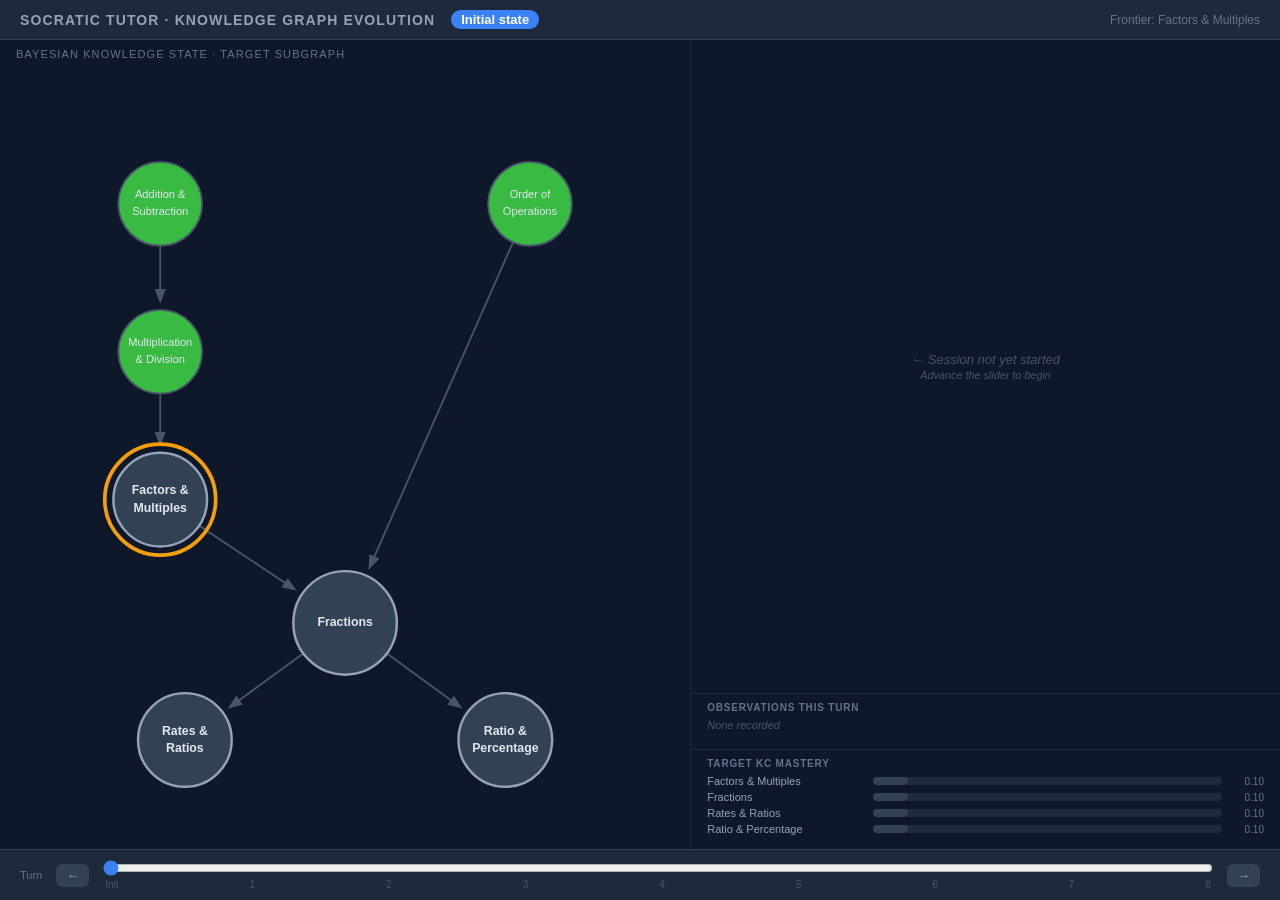
==== visualize.html @ 8c418893 "Initial commit: Socratic tutor evaluation framework Implements a process-based evaluation harness fo" ====
<!DOCTYPE html>
<html lang="en">
<head>
<meta charset="UTF-8">
<title>Knowledge Graph — Socratic Tutor Session</title>
<style>
  * { box-sizing: border-box; margin: 0; padding: 0; }
  body { font-family: -apple-system, BlinkMacSystemFont, "Segoe UI", sans-serif;
         background: #0f172a; color: #e2e8f0; height: 100vh;
         display: flex; flex-direction: column; overflow: hidden; }

  /* ── header ── */
  header { padding: 10px 20px; background: #1e293b; border-bottom: 1px solid #334155;
           display: flex; align-items: center; gap: 16px; flex-shrink: 0; }
  header h1 { font-size: 14px; font-weight: 600; color: #94a3b8; text-transform: uppercase;
              letter-spacing: .08em; }
  .turn-badge { background: #3b82f6; color: #fff; font-size: 13px; font-weight: 700;
                padding: 2px 10px; border-radius: 99px; }

  /* ── main layout ── */
  .main { display: flex; flex: 1; overflow: hidden; }

  /* ── graph panel ── */
  .graph-wrap { flex: 0 0 54%; display: flex; flex-direction: column;
                border-right: 1px solid #1e293b; }
  .graph-title { font-size: 11px; color: #64748b; text-transform: uppercase;
                 letter-spacing: .1em; padding: 8px 16px 4px; flex-shrink: 0; }
  svg#kg { flex: 1; width: 100%; }

  /* ── side panel ── */
  .side { flex: 1; display: flex; flex-direction: column; overflow: hidden; }

  .dialogue { flex: 1; overflow-y: auto; padding: 12px 16px; display: flex;
              flex-direction: column; gap: 10px; }
  .bubble { border-radius: 8px; padding: 10px 13px; font-size: 13px; line-height: 1.55;
            max-width: 100%; }
  .bubble.tutor  { background: #1e3a5f; border-left: 3px solid #3b82f6; color: #bfdbfe; }
  .bubble.student{ background: #1e293b; border-left: 3px solid #475569; color: #cbd5e1; }
  .bubble-label  { font-size: 10px; font-weight: 700; letter-spacing: .08em;
                   text-transform: uppercase; color: #64748b; margin-bottom: 4px; }
  .empty-state   { color: #475569; font-size: 13px; font-style: italic;
                   margin: auto; text-align: center; padding: 20px; }

  /* ── observations ── */
  .obs-section { padding: 8px 16px; border-top: 1px solid #1e293b; flex-shrink: 0; }
  .obs-title { font-size: 10px; font-weight: 700; color: #64748b; text-transform: uppercase;
               letter-spacing: .08em; margin-bottom: 6px; }
  .obs-list { display: flex; flex-wrap: wrap; gap: 5px; min-height: 22px; }
  .obs-chip { font-size: 11px; padding: 2px 8px; border-radius: 99px; font-weight: 600;
              display: flex; align-items: center; gap: 4px; }

  /* ── mastery bars ── */
  .mastery-section { padding: 8px 16px 10px; border-top: 1px solid #1e293b;
                     flex-shrink: 0; background: #0f172a; }
  .mastery-title { font-size: 10px; font-weight: 700; color: #64748b;
                   text-transform: uppercase; letter-spacing: .08em; margin-bottom: 6px; }
  .bar-row { display: flex; align-items: center; gap: 6px; margin-bottom: 4px; }
  .bar-label { font-size: 11px; color: #94a3b8; width: 160px; flex-shrink: 0;
               white-space: nowrap; overflow: hidden; text-overflow: ellipsis; }
  .bar-track { flex: 1; background: #1e293b; border-radius: 99px; height: 8px;
               overflow: hidden; }
  .bar-fill { height: 100%; border-radius: 99px; transition: width .5s ease, background .5s ease; }
  .bar-val { font-size: 10px; color: #64748b; width: 36px; text-align: right; flex-shrink: 0; }

  /* ── timeline ── */
  .timeline { background: #1e293b; border-top: 1px solid #334155; padding: 10px 20px;
              display: flex; align-items: center; gap: 14px; flex-shrink: 0; }
  .tl-label { font-size: 11px; color: #64748b; white-space: nowrap; }
  input[type=range] { flex: 1; accent-color: #3b82f6; cursor: pointer; }
  .tl-btn { background: #334155; border: none; color: #94a3b8; border-radius: 6px;
            padding: 4px 10px; cursor: pointer; font-size: 13px; }
  .tl-btn:hover { background: #475569; color: #e2e8f0; }
  .tl-ticks { display: flex; justify-content: space-between; font-size: 10px;
              color: #475569; padding: 0 2px; flex: 1; pointer-events: none; }

  /* ── SVG node animations ── */
  @keyframes pulse { 0%,100%{stroke-opacity:.9;stroke-width:3} 50%{stroke-opacity:.4;stroke-width:5} }
  .frontier-ring { animation: pulse 1.6s ease-in-out infinite; }
</style>
</head>
<body>

<header>
  <h1>Socratic Tutor · Knowledge Graph Evolution</h1>
  <span class="turn-badge" id="hdr-turn">Initial state</span>
  <span style="margin-left:auto;font-size:12px;color:#64748b;" id="hdr-frontier"></span>
</header>

<div class="main">

  <!-- ── Graph ── -->
  <div class="graph-wrap">
    <div class="graph-title">Bayesian knowledge state · target subgraph</div>
    <svg id="kg" viewBox="0 0 560 560" preserveAspectRatio="xMidYMid meet"></svg>
  </div>

  <!-- ── Side panel ── -->
  <div class="side">
    <div class="dialogue" id="dialogue">
      <div class="empty-state">← Move the slider to step through the session</div>
    </div>

    <div class="obs-section">
      <div class="obs-title">Observations this turn</div>
      <div class="obs-list" id="obs-list"></div>
    </div>

    <div class="mastery-section">
      <div class="mastery-title">Target KC mastery</div>
      <div id="bars"></div>
    </div>
  </div>
</div>

<!-- ── Timeline ── -->
<div class="timeline">
  <span class="tl-label">Turn</span>
  <button class="tl-btn" id="btn-prev">&#8592;</button>
  <div style="flex:1;display:flex;flex-direction:column;gap:3px;">
    <input type="range" id="slider" min="0" max="8" value="0" step="1">
    <div class="tl-ticks" id="tl-ticks"></div>
  </div>
  <button class="tl-btn" id="btn-next">&#8594;</button>
</div>

<script>
// ─────────────────────────────────────────────────────────────────────────────
// DATA
// ─────────────────────────────────────────────────────────────────────────────

const TARGET_KCS = ['factors-multiples','fractions','rates-and-ratios','ratio-percentage'];
const ALL_DISPLAY = [
  'addition-subtraction','order-of-operations','multiplication-division',
  'factors-multiples','fractions','rates-and-ratios','ratio-percentage'
];

const KC_LABELS = {
  'addition-subtraction':    'Addition &\nSubtraction',
  'order-of-operations':     'Order of\nOperations',
  'multiplication-division': 'Multiplication\n& Division',
  'factors-multiples':       'Factors &\nMultiples',
  'fractions':               'Fractions',
  'rates-and-ratios':        'Rates &\nRatios',
  'ratio-percentage':        'Ratio &\nPercentage',
};

// Graph topology (x, y positions in the 560×560 viewBox)
const NODES = {
  'addition-subtraction':    { x: 130, y: 75,  r: 34, prereq: true  },
  'order-of-operations':     { x: 430, y: 75,  r: 34, prereq: true  },
  'multiplication-division': { x: 130, y: 195, r: 34, prereq: true  },
  'factors-multiples':       { x: 130, y: 315, r: 38, prereq: false },
  'fractions':               { x: 280, y: 415, r: 42, prereq: false },
  'rates-and-ratios':        { x: 150, y: 510, r: 38, prereq: false },
  'ratio-percentage':        { x: 410, y: 510, r: 38, prereq: false },
};

const EDGES = [
  ['addition-subtraction',    'multiplication-division'],
  ['multiplication-division', 'factors-multiples'],
  ['factors-multiples',       'fractions'],
  ['order-of-operations',     'fractions'],
  ['fractions',               'rates-and-ratios'],
  ['fractions',               'ratio-percentage'],
];

// Turn-by-turn data extracted from the run log
const TURNS = [
  {
    turn: 0, label: 'Initial',
    bkt: {
      'addition-subtraction': 0.9, 'order-of-operations': 0.9, 'multiplication-division': 0.9,
      'factors-multiples': 0.10, 'fractions': 0.10, 'rates-and-ratios': 0.10, 'ratio-percentage': 0.10
    },
    frontier: ['factors-multiples'],
    student: null, tutor: null, observations: []
  },
  {
    turn: 1, label: 'Turn 1',
    bkt: {
      'addition-subtraction': 0.878, 'order-of-operations': 0.878, 'multiplication-division': 0.878,
      'factors-multiples': 0.113, 'fractions': 0.296, 'rates-and-ratios': 0.109, 'ratio-percentage': 0.109
    },
    frontier: ['factors-multiples'],
    student: "I haven't really studied factors and fractions yet, so I'm pretty much starting from scratch here! I mean, I've heard the word \"factor\" before — like, people talk about something being \"a major factor.\" So I'm guessing a factor is like... something that contributes to something else? I think a fraction is like a part of something?",
    tutor: "Good — that everyday sense of \"factor\" is actually a useful starting point. You mentioned a factor is \"something that goes into making something.\" In math, we use a very specific version of that idea. Let's start with a concrete number: what multiplications can you think of that give you the answer 12?",
    observations: [
      { kc: 'factors-multiples', cls: 'misconception',      quote: '"something that contributes to something else"' },
      { kc: 'fractions',         cls: 'weak_articulation',  quote: '"a part of something"' },
      { kc: 'multiplication-division', cls: 'weak_articulation', quote: '"comfortable with multiplication, division"' },
    ]
  },
  {
    turn: 2, label: 'Turn 2',
    bkt: {
      'addition-subtraction': 0.879, 'order-of-operations': 0.879, 'multiplication-division': 0.966,
      'factors-multiples': 0.316, 'fractions': 0.303, 'rates-and-ratios': 0.118, 'ratio-percentage': 0.118
    },
    frontier: ['factors-multiples'],
    student: "Good question! Let me think through this... So I need to find multiplications that equal 12. Well: 1×12=12, 2×6=12, 3×4=12. And I guess you could also flip them around. So the distinct pairs are: 1 and 12, 2 and 6, and 3 and 4. Are these the factors?",
    tutor: "You noticed something important — the pairs are the same just flipped. So let's pull out the individual numbers from those pairs. What is the complete list of individual numbers you'd extract from those three pairs?",
    observations: [
      { kc: 'factors-multiples',       cls: 'weak_articulation',   quote: '"Are these the factors?"' },
      { kc: 'multiplication-division', cls: 'strong_articulation', quote: '1×12=12, 2×6=12, 3×4=12 — all correct' },
    ]
  },
  {
    turn: 3, label: 'Turn 3',
    bkt: {
      'addition-subtraction': 0.880, 'order-of-operations': 0.880, 'multiplication-division': 0.967,
      'factors-multiples': 0.535, 'fractions': 0.310, 'rates-and-ratios': 0.127, 'ratio-percentage': 0.127
    },
    frontier: ['factors-multiples'],
    student: "Okay, so if I pull out all the individual numbers from those pairs: From (1,12): 1 and 12. From (2,6): 2 and 6. From (3,4): 3 and 4. So the complete list would be: 1, 2, 3, 4, 6, and 12. And every single one is a number that, when multiplied by another on the list, gives 12. Are these the factors?",
    tutor: "You've got the list. Now try this: what happens when you divide 12 by any of those numbers?",
    observations: [
      { kc: 'factors-multiples', cls: 'weak_articulation', quote: '"every one multiplied by another gives 12"' },
    ]
  },
  {
    turn: 4, label: 'Turn 4',
    bkt: {
      'addition-subtraction': 0.881, 'order-of-operations': 0.881, 'multiplication-division': 0.992,
      'factors-multiples': 0.674, 'fractions': 0.317, 'rates-and-ratios': 0.136, 'ratio-percentage': 0.136
    },
    frontier: ['factors-multiples'],
    student: "Okay, let me try dividing 12 by each of those numbers: 12÷1=12, 12÷2=6, 12÷3=4, 12÷4=3, 12÷6=2, 12÷12=1. Oh wow, that's interesting! Every single division comes out to a whole number with no remainder. Is that what makes them factors? Like, factors are the numbers that divide evenly into another number?",
    tutor: "You've arrived somewhere interesting — hold onto that idea. Now here's a question: how would you know if you had missed a factor? Could you have left one out without realizing it?",
    observations: [
      { kc: 'factors-multiples',       cls: 'weak_articulation',   quote: '"factors divide evenly, no remainder?"' },
      { kc: 'multiplication-division', cls: 'strong_articulation', quote: 'All 6 divisions computed correctly' },
    ]
  },
  {
    turn: 5, label: 'Turn 5',
    bkt: {
      'addition-subtraction': 0.882, 'order-of-operations': 0.882, 'multiplication-division': 0.998,
      'factors-multiples': 0.893, 'fractions': 0.324, 'rates-and-ratios': 0.144, 'ratio-percentage': 0.144
    },
    frontier: ['fractions'],
    student: "That's a really good question — it makes me think I should check more carefully. So I found 1, 2, 3, 4, 6, and 12. But what about numbers I didn't test? Like 5, or 7? Let me check: 12÷5=2.4 (decimal), 12÷7 doesn't work neatly either. And any number bigger than 12 would give something less than 1. So I think I actually did find them all.",
    tutor: "You just described checking every number from 1 to 12 as one verification strategy. But you also noticed something earlier that gives you a shortcut — you said the pairs are \"the same ones, just flipped.\" What does that tell you about how far you really need to check?",
    observations: [
      { kc: 'factors-multiples',       cls: 'strong_articulation', quote: 'Systematic verification + boundary reasoning' },
      { kc: 'multiplication-division', cls: 'strong_articulation', quote: '12÷5=2.4, correctly identified as non-factor' },
    ]
  },
  {
    turn: 6, label: 'Turn 6',
    bkt: {
      'addition-subtraction': 0.884, 'order-of-operations': 0.884, 'multiplication-division': 0.996,
      'factors-multiples': 0.971, 'fractions': 0.331, 'rates-and-ratios': 0.153, 'ratio-percentage': 0.153
    },
    frontier: ['fractions'],
    student: "Ohh, that's a really clever observation! So looking at my pairs: 1×12 (1 much smaller than 12), 2×6, 3×4 (almost equal). When I check 4, I'd just get the pair 4×3 again — backwards. So I should stop checking once one factor is ≥ the other. I really only needed to check up to about √12!",
    tutor: "You've nailed the logic there — check that for yourself with a different number when you get a chance. Let's pivot. You started by saying a fraction is \"a part of something.\" You've been working with 12 equal pieces. If you have 3 of those pieces, how would you write that mathematically?",
    observations: [
      { kc: 'factors-multiples', cls: 'strong_articulation', quote: 'Discovered √n bound for factor checking' },
    ]
  },
  {
    turn: 7, label: 'Turn 7',
    bkt: {
      'addition-subtraction': 0.885, 'order-of-operations': 0.885, 'multiplication-division': 0.993,
      'factors-multiples': 0.971, 'fractions': 0.676, 'rates-and-ratios': 0.161, 'ratio-percentage': 0.161
    },
    frontier: ['fractions'],
    student: "Hmm, okay, so I have 12 equal pieces total, and I'm taking 3 of them. So... 3 out of 12, right? That's what I have compared to the whole thing. I'm thinking about how to write that mathematically. I've seen notation like one number on top and one number on the bottom with a line between them. So would it be written as 3/12? Where the 3 is the pieces I have and the 12 is the total? And would I call that a fraction?",
    tutor: "You've written it down — 3 on top, 12 on the bottom. Now look at those two numbers. Are they playing the same role in that fraction, or different roles?",
    observations: [
      { kc: 'fractions',               cls: 'strong_articulation', quote: '"3/12 — 3 pieces I have, 12 the total"' },
      { kc: 'multiplication-division', cls: 'weak_articulation',   quote: '"I know division well"' },
    ]
  },
  {
    turn: 8, label: 'Turn 8',
    bkt: {
      'addition-subtraction': 0.886, 'order-of-operations': 0.886, 'multiplication-division': 0.993,
      'factors-multiples': 0.972, 'fractions': 0.894, 'rates-and-ratios': 0.170, 'ratio-percentage': 0.170
    },
    frontier: ['ratio-percentage'],
    student: "Oh, definitely different roles! The 3 is the number of pieces I actually have — it's the part I'm talking about. But the 12 is the total number of pieces that make up the whole thing. So the 3 on top must be the part, and the 12 on the bottom must be the whole. And I guess that's why people write it this way — to show which number is which role. The top one shows what you have, the bottom one shows the total?",
    tutor: "Good — they're playing different roles. Now push on the 12 a little more. You said it represents \"the total pieces.\" But if I had the same whole divided into 6 pieces instead of 12 — would each piece be the same size?",
    observations: [
      { kc: 'fractions', cls: 'strong_articulation', quote: '"top = part, bottom = whole — that\'s why it\'s written this way"' },
    ]
  },
];

// ─────────────────────────────────────────────────────────────────────────────
// COLOUR HELPERS
// ─────────────────────────────────────────────────────────────────────────────

function masteryColor(p) {
  // 0.10 → cool gray; 0.5 → amber; 0.9+ → green
  if (p <= 0.15) return '#334155';      // dark slate (absent)
  const stops = [
    [0.15, [51,  65, 85]],    // slate
    [0.40, [146,109,  5]],    // dark amber
    [0.70, [101,163, 13]],    // lime
    [1.00, [ 34,197, 94]],    // emerald
  ];
  for (let i = 1; i < stops.length; i++) {
    const [t1, c1] = stops[i-1];
    const [t2, c2] = stops[i];
    if (p <= t2) {
      const t = (p - t1) / (t2 - t1);
      const r = Math.round(c1[0] + t*(c2[0]-c1[0]));
      const g = Math.round(c1[1] + t*(c2[1]-c1[1]));
      const b = Math.round(c1[2] + t*(c2[2]-c1[2]));
      return `rgb(${r},${g},${b})`;
    }
  }
  return 'rgb(34,197,94)';
}

const OBS_META = {
  strong_articulation: { label: 'Strong articulation',    bg: '#14532d', fg: '#86efac' },
  weak_articulation:   { label: 'Emerging understanding', bg: '#713f12', fg: '#fde68a' },
  guided_recognition:  { label: 'Guided recognition',     bg: '#7c2d12', fg: '#fdba74' },
  misconception:       { label: 'Misconception',          bg: '#7f1d1d', fg: '#fca5a5' },
  absent:              { label: 'Not engaged',            bg: '#1e293b', fg: '#94a3b8' },
  contradiction:       { label: 'Contradiction',          bg: '#581c87', fg: '#d8b4fe' },
};

// ─────────────────────────────────────────────────────────────────────────────
// SVG GRAPH
// ─────────────────────────────────────────────────────────────────────────────

const svg = document.getElementById('kg');
const NS  = 'http://www.w3.org/2000/svg';

function el(tag, attrs, children) {
  const e = document.createElementNS(NS, tag);
  for (const [k,v] of Object.entries(attrs||{})) e.setAttribute(k, v);
  for (const c of (children||[])) e.appendChild(c);
  return e;
}

// Arrow marker
const defs = el('defs');
const marker = el('marker', { id:'arrow', markerWidth:'8', markerHeight:'8',
  refX:'6', refY:'3', orient:'auto' });
marker.appendChild(el('path', { d:'M0,0 L0,6 L8,3 z', fill:'#475569' }));
defs.appendChild(marker);
svg.appendChild(defs);

// Edge layer
const edgeLayer = el('g', { id: 'edges' });
svg.appendChild(edgeLayer);

// Draw edges
for (const [from, to] of EDGES) {
  const n1 = NODES[from], n2 = NODES[to];
  const dx = n2.x - n1.x, dy = n2.y - n1.y;
  const dist = Math.hypot(dx, dy);
  const sx = n1.x + dx/dist*n1.r, sy = n1.y + dy/dist*n1.r;
  const ex = n2.x - dx/dist*(n2.r+8), ey = n2.y - dy/dist*(n2.r+8);
  edgeLayer.appendChild(el('line', {
    x1:sx, y1:sy, x2:ex, y2:ey,
    stroke:'#475569', 'stroke-width':'1.5',
    'marker-end':'url(#arrow)',
  }));
}

// Node layer
const nodeLayer = el('g', { id: 'nodes' });
svg.appendChild(nodeLayer);

const nodeEls = {};  // id → { circle, ring, text }

for (const [id, n] of Object.entries(NODES)) {
  const g = el('g', { transform: `translate(${n.x},${n.y})` });

  // Frontier pulse ring (hidden by default)
  const ring = el('circle', {
    r: n.r + 7, fill: 'none',
    stroke: '#f59e0b', 'stroke-width': '3',
    opacity: '0', class: 'frontier-ring',
  });

  // Main circle
  const circle = el('circle', {
    r: n.r, fill: '#1e293b',
    stroke: n.prereq ? '#475569' : '#64748b',
    'stroke-width': n.prereq ? '1.5' : '2',
    style: 'transition: fill .5s ease, stroke .5s ease',
  });

  // Label — split on \n
  const lines = (KC_LABELS[id]||id).split('\n');
  const textG = el('g');
  const dy = lines.length > 1 ? -7 : 0;
  lines.forEach((line, i) => {
    textG.appendChild(el('text', {
      x:'0', y: String(dy + i*14),
      'text-anchor':'middle', 'dominant-baseline':'middle',
      fill: '#e2e8f0',
      'font-size': n.prereq ? '9' : '10',
      'font-weight': n.prereq ? '400' : '600',
      'pointer-events': 'none',
    }, [document.createTextNode(line)]));
  });

  g.appendChild(ring);
  g.appendChild(circle);
  g.appendChild(textG);
  nodeLayer.appendChild(g);
  nodeEls[id] = { circle, ring };
}

// ─────────────────────────────────────────────────────────────────────────────
// MASTERY BARS
// ─────────────────────────────────────────────────────────────────────────────

const barsEl = document.getElementById('bars');
const barFills = {};

for (const kc of TARGET_KCS) {
  const label = (KC_LABELS[kc]||kc).replace('\n',' ');
  const row = document.createElement('div');
  row.className = 'bar-row';
  row.innerHTML = `
    <span class="bar-label">${label}</span>
    <div class="bar-track"><div class="bar-fill" id="bar-${kc}" style="width:0%;background:#334155"></div></div>
    <span class="bar-val" id="barval-${kc}">0.10</span>
  `;
  barsEl.appendChild(row);
  barFills[kc] = {
    fill: document.getElementById(`bar-${kc}`),
    val:  document.getElementById(`barval-${kc}`),
  };
}

// ─────────────────────────────────────────────────────────────────────────────
// RENDER
// ─────────────────────────────────────────────────────────────────────────────

function render(turnIdx) {
  const data = TURNS[turnIdx];

  // Header
  document.getElementById('hdr-turn').textContent =
    turnIdx === 0 ? 'Initial state' : `Turn ${data.turn} / 8`;
  document.getElementById('hdr-frontier').textContent =
    data.frontier.length
      ? 'Frontier: ' + data.frontier.map(k => (KC_LABELS[k]||k).replace('\n',' ')).join(', ')
      : '';

  // Node colours + frontier rings
  for (const [id, els] of Object.entries(nodeEls)) {
    const p = data.bkt[id] ?? 0.1;
    els.circle.style.fill   = masteryColor(p);
    els.circle.style.stroke = NODES[id].prereq ? '#475569' : '#94a3b8';
    const onFrontier = data.frontier.includes(id);
    els.ring.setAttribute('opacity', onFrontier ? '1' : '0');
  }

  // Mastery bars
  for (const kc of TARGET_KCS) {
    const p = data.bkt[kc] ?? 0.1;
    const pct = Math.round(p * 100);
    barFills[kc].fill.style.width      = pct + '%';
    barFills[kc].fill.style.background = masteryColor(p);
    barFills[kc].val.textContent       = p.toFixed(2);
  }

  // Dialogue
  const dlg = document.getElementById('dialogue');
  if (!data.tutor) {
    dlg.innerHTML = '<div class="empty-state">← Session not yet started<br><small>Advance the slider to begin</small></div>';
  } else {
    dlg.innerHTML = `
      <div class="bubble student">
        <div class="bubble-label">Student</div>
        ${escHtml(data.student)}
      </div>
      <div class="bubble tutor">
        <div class="bubble-label">Tutor</div>
        ${escHtml(data.tutor)}
      </div>
    `;
  }

  // Observations
  const obsList = document.getElementById('obs-list');
  obsList.innerHTML = '';
  if (!data.observations.length) {
    obsList.innerHTML = '<span style="font-size:11px;color:#475569;font-style:italic">None recorded</span>';
  } else {
    for (const obs of data.observations) {
      const meta = OBS_META[obs.cls] || OBS_META.absent;
      const chip = document.createElement('span');
      chip.className = 'obs-chip';
      chip.style.background = meta.bg;
      chip.style.color       = meta.fg;
      const kcLabel = (KC_LABELS[obs.kc]||obs.kc).replace('\n',' ');
      chip.title = obs.quote;
      chip.textContent = `${kcLabel} · ${meta.label}`;
      obsList.appendChild(chip);
    }
  }
}

function escHtml(s) {
  return (s||'').replace(/&/g,'&amp;').replace(/</g,'&lt;').replace(/>/g,'&gt;');
}

// ─────────────────────────────────────────────────────────────────────────────
// CONTROLS
// ─────────────────────────────────────────────────────────────────────────────

const slider = document.getElementById('slider');

// Build tick labels
const ticks = document.getElementById('tl-ticks');
for (let i = 0; i <= 8; i++) {
  const t = document.createElement('span');
  t.textContent = i === 0 ? 'Init' : i;
  ticks.appendChild(t);
}

slider.addEventListener('input', () => render(parseInt(slider.value)));

document.getElementById('btn-prev').addEventListener('click', () => {
  const v = Math.max(0, parseInt(slider.value) - 1);
  slider.value = v; render(v);
});
document.getElementById('btn-next').addEventListener('click', () => {
  const v = Math.min(8, parseInt(slider.value) + 1);
  slider.value = v; render(v);
});

// Initial render
render(0);
</script>
</body>
</html>
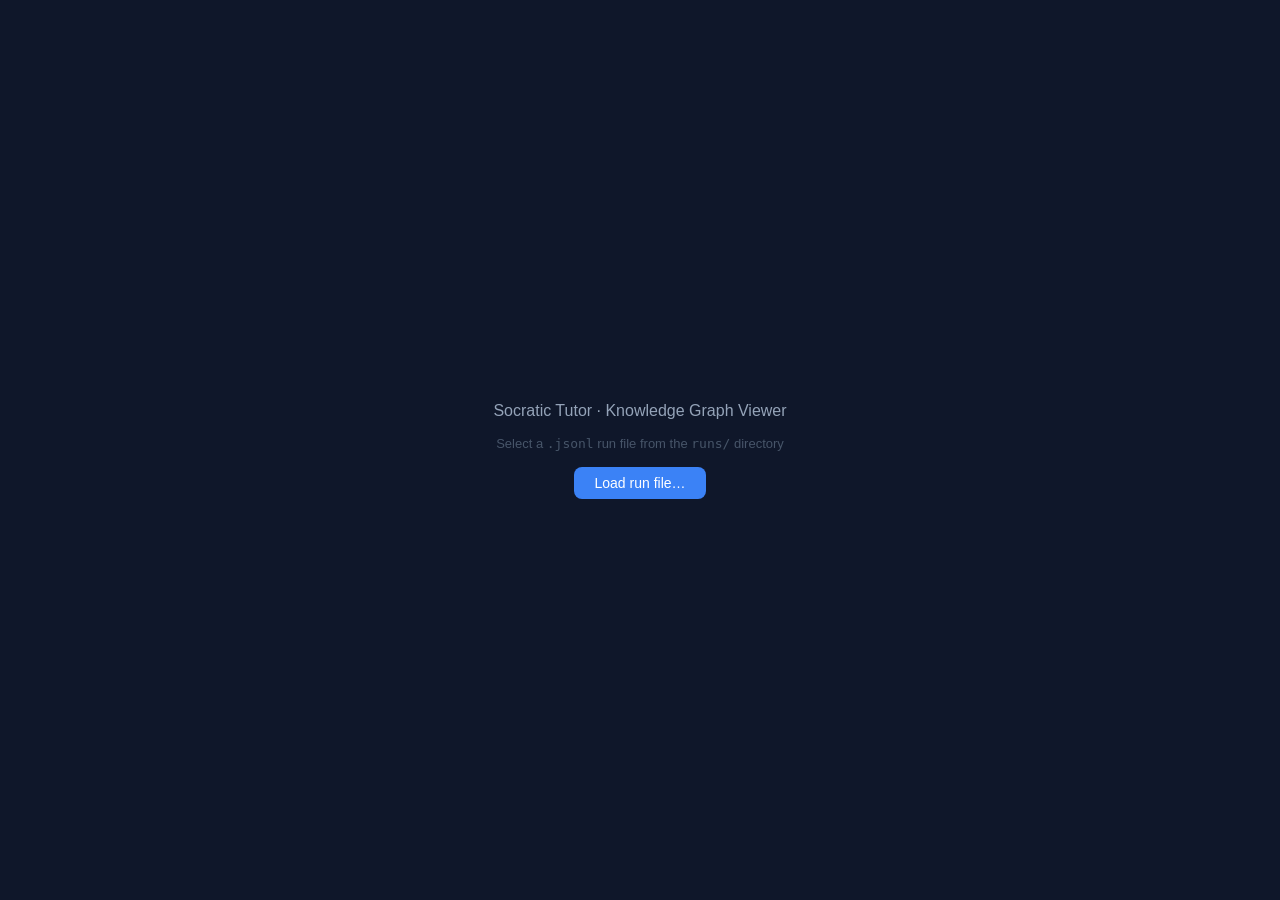
==== commit f402f895: "Adds changes to student_agent for response concision" ====
--- a/visualize.html
+++ b/visualize.html
@@ -16,6 +16,14 @@
               letter-spacing: .08em; }
   .turn-badge { background: #3b82f6; color: #fff; font-size: 13px; font-weight: 700;
                 padding: 2px 10px; border-radius: 99px; }
+  .file-label { display: flex; align-items: center; gap: 8px; margin-left: auto; }
+  .file-btn { background: #334155; border: 1px solid #475569; color: #94a3b8;
+              border-radius: 6px; padding: 4px 12px; cursor: pointer; font-size: 12px;
+              white-space: nowrap; }
+  .file-btn:hover { background: #475569; color: #e2e8f0; }
+  #file-name { font-size: 11px; color: #64748b; max-width: 220px; overflow: hidden;
+               text-overflow: ellipsis; white-space: nowrap; }
+  input[type=file] { display: none; }
 
   /* ── main layout ── */
   .main { display: flex; flex: 1; overflow: hidden; }
@@ -76,14 +84,29 @@
   /* ── SVG node animations ── */
   @keyframes pulse { 0%,100%{stroke-opacity:.9;stroke-width:3} 50%{stroke-opacity:.4;stroke-width:5} }
   .frontier-ring { animation: pulse 1.6s ease-in-out infinite; }
+
+  /* ── no-data overlay ── */
+  #no-data { position: absolute; inset: 0; display: flex; flex-direction: column;
+             align-items: center; justify-content: center; gap: 16px;
+             background: #0f172a; z-index: 10; }
+  #no-data h2 { font-size: 16px; color: #94a3b8; font-weight: 500; }
+  #no-data p  { font-size: 13px; color: #475569; }
+  #no-data .nd-btn { background: #3b82f6; color: #fff; border: none; border-radius: 8px;
+                     padding: 8px 20px; font-size: 14px; cursor: pointer; }
+  #no-data .nd-btn:hover { background: #2563eb; }
 </style>
 </head>
 <body>
 
 <header>
   <h1>Socratic Tutor · Knowledge Graph Evolution</h1>
-  <span class="turn-badge" id="hdr-turn">Initial state</span>
-  <span style="margin-left:auto;font-size:12px;color:#64748b;" id="hdr-frontier"></span>
+  <span class="turn-badge" id="hdr-turn">—</span>
+  <span style="font-size:12px;color:#64748b;" id="hdr-frontier"></span>
+  <div class="file-label">
+    <span id="file-name">No file loaded</span>
+    <label class="file-btn" for="file-input">Load run file…</label>
+    <input type="file" id="file-input" accept=".jsonl">
+  </div>
 </header>
 
 <div class="main">
@@ -97,7 +120,7 @@
   <!-- ── Side panel ── -->
   <div class="side">
     <div class="dialogue" id="dialogue">
-      <div class="empty-state">← Move the slider to step through the session</div>
+      <div class="empty-state">Load a run file to begin</div>
     </div>
 
     <div class="obs-section">
@@ -117,22 +140,25 @@
   <span class="tl-label">Turn</span>
   <button class="tl-btn" id="btn-prev">&#8592;</button>
   <div style="flex:1;display:flex;flex-direction:column;gap:3px;">
-    <input type="range" id="slider" min="0" max="8" value="0" step="1">
+    <input type="range" id="slider" min="0" max="0" value="0" step="1">
     <div class="tl-ticks" id="tl-ticks"></div>
   </div>
   <button class="tl-btn" id="btn-next">&#8594;</button>
 </div>
 
+<!-- ── No-data overlay ── -->
+<div id="no-data">
+  <h2>Socratic Tutor · Knowledge Graph Viewer</h2>
+  <p>Select a <code>.jsonl</code> run file from the <code>runs/</code> directory</p>
+  <button class="nd-btn" onclick="document.getElementById('file-input').click()">
+    Load run file…
+  </button>
+</div>
+
 <script>
 // ─────────────────────────────────────────────────────────────────────────────
-// DATA
-// ─────────────────────────────────────────────────────────────────────────────
-
-const TARGET_KCS = ['factors-multiples','fractions','rates-and-ratios','ratio-percentage'];
-const ALL_DISPLAY = [
-  'addition-subtraction','order-of-operations','multiplication-division',
-  'factors-multiples','fractions','rates-and-ratios','ratio-percentage'
-];
+// HARDCODED TOPOLOGY  (Junyi Academy subgraph)
+// ─────────────────────────────────────────────────────────────────────────────
 
 const KC_LABELS = {
   'addition-subtraction':    'Addition &\nSubtraction',
@@ -144,7 +170,8 @@
   'ratio-percentage':        'Ratio &\nPercentage',
 };
 
-// Graph topology (x, y positions in the 560×560 viewBox)
+// prereq: true  → displayed as a prerequisite (mastered at session start)
+// prereq: false → target KC (what the tutor is teaching)
 const NODES = {
   'addition-subtraction':    { x: 130, y: 75,  r: 34, prereq: true  },
   'order-of-operations':     { x: 430, y: 75,  r: 34, prereq: true  },
@@ -164,141 +191,26 @@
   ['fractions',               'ratio-percentage'],
 ];
 
-// Turn-by-turn data extracted from the run log
-const TURNS = [
-  {
-    turn: 0, label: 'Initial',
-    bkt: {
-      'addition-subtraction': 0.9, 'order-of-operations': 0.9, 'multiplication-division': 0.9,
-      'factors-multiples': 0.10, 'fractions': 0.10, 'rates-and-ratios': 0.10, 'ratio-percentage': 0.10
-    },
-    frontier: ['factors-multiples'],
-    student: null, tutor: null, observations: []
-  },
-  {
-    turn: 1, label: 'Turn 1',
-    bkt: {
-      'addition-subtraction': 0.878, 'order-of-operations': 0.878, 'multiplication-division': 0.878,
-      'factors-multiples': 0.113, 'fractions': 0.296, 'rates-and-ratios': 0.109, 'ratio-percentage': 0.109
-    },
-    frontier: ['factors-multiples'],
-    student: "I haven't really studied factors and fractions yet, so I'm pretty much starting from scratch here! I mean, I've heard the word \"factor\" before — like, people talk about something being \"a major factor.\" So I'm guessing a factor is like... something that contributes to something else? I think a fraction is like a part of something?",
-    tutor: "Good — that everyday sense of \"factor\" is actually a useful starting point. You mentioned a factor is \"something that goes into making something.\" In math, we use a very specific version of that idea. Let's start with a concrete number: what multiplications can you think of that give you the answer 12?",
-    observations: [
-      { kc: 'factors-multiples', cls: 'misconception',      quote: '"something that contributes to something else"' },
-      { kc: 'fractions',         cls: 'weak_articulation',  quote: '"a part of something"' },
-      { kc: 'multiplication-division', cls: 'weak_articulation', quote: '"comfortable with multiplication, division"' },
-    ]
-  },
-  {
-    turn: 2, label: 'Turn 2',
-    bkt: {
-      'addition-subtraction': 0.879, 'order-of-operations': 0.879, 'multiplication-division': 0.966,
-      'factors-multiples': 0.316, 'fractions': 0.303, 'rates-and-ratios': 0.118, 'ratio-percentage': 0.118
-    },
-    frontier: ['factors-multiples'],
-    student: "Good question! Let me think through this... So I need to find multiplications that equal 12. Well: 1×12=12, 2×6=12, 3×4=12. And I guess you could also flip them around. So the distinct pairs are: 1 and 12, 2 and 6, and 3 and 4. Are these the factors?",
-    tutor: "You noticed something important — the pairs are the same just flipped. So let's pull out the individual numbers from those pairs. What is the complete list of individual numbers you'd extract from those three pairs?",
-    observations: [
-      { kc: 'factors-multiples',       cls: 'weak_articulation',   quote: '"Are these the factors?"' },
-      { kc: 'multiplication-division', cls: 'strong_articulation', quote: '1×12=12, 2×6=12, 3×4=12 — all correct' },
-    ]
-  },
-  {
-    turn: 3, label: 'Turn 3',
-    bkt: {
-      'addition-subtraction': 0.880, 'order-of-operations': 0.880, 'multiplication-division': 0.967,
-      'factors-multiples': 0.535, 'fractions': 0.310, 'rates-and-ratios': 0.127, 'ratio-percentage': 0.127
-    },
-    frontier: ['factors-multiples'],
-    student: "Okay, so if I pull out all the individual numbers from those pairs: From (1,12): 1 and 12. From (2,6): 2 and 6. From (3,4): 3 and 4. So the complete list would be: 1, 2, 3, 4, 6, and 12. And every single one is a number that, when multiplied by another on the list, gives 12. Are these the factors?",
-    tutor: "You've got the list. Now try this: what happens when you divide 12 by any of those numbers?",
-    observations: [
-      { kc: 'factors-multiples', cls: 'weak_articulation', quote: '"every one multiplied by another gives 12"' },
-    ]
-  },
-  {
-    turn: 4, label: 'Turn 4',
-    bkt: {
-      'addition-subtraction': 0.881, 'order-of-operations': 0.881, 'multiplication-division': 0.992,
-      'factors-multiples': 0.674, 'fractions': 0.317, 'rates-and-ratios': 0.136, 'ratio-percentage': 0.136
-    },
-    frontier: ['factors-multiples'],
-    student: "Okay, let me try dividing 12 by each of those numbers: 12÷1=12, 12÷2=6, 12÷3=4, 12÷4=3, 12÷6=2, 12÷12=1. Oh wow, that's interesting! Every single division comes out to a whole number with no remainder. Is that what makes them factors? Like, factors are the numbers that divide evenly into another number?",
-    tutor: "You've arrived somewhere interesting — hold onto that idea. Now here's a question: how would you know if you had missed a factor? Could you have left one out without realizing it?",
-    observations: [
-      { kc: 'factors-multiples',       cls: 'weak_articulation',   quote: '"factors divide evenly, no remainder?"' },
-      { kc: 'multiplication-division', cls: 'strong_articulation', quote: 'All 6 divisions computed correctly' },
-    ]
-  },
-  {
-    turn: 5, label: 'Turn 5',
-    bkt: {
-      'addition-subtraction': 0.882, 'order-of-operations': 0.882, 'multiplication-division': 0.998,
-      'factors-multiples': 0.893, 'fractions': 0.324, 'rates-and-ratios': 0.144, 'ratio-percentage': 0.144
-    },
-    frontier: ['fractions'],
-    student: "That's a really good question — it makes me think I should check more carefully. So I found 1, 2, 3, 4, 6, and 12. But what about numbers I didn't test? Like 5, or 7? Let me check: 12÷5=2.4 (decimal), 12÷7 doesn't work neatly either. And any number bigger than 12 would give something less than 1. So I think I actually did find them all.",
-    tutor: "You just described checking every number from 1 to 12 as one verification strategy. But you also noticed something earlier that gives you a shortcut — you said the pairs are \"the same ones, just flipped.\" What does that tell you about how far you really need to check?",
-    observations: [
-      { kc: 'factors-multiples',       cls: 'strong_articulation', quote: 'Systematic verification + boundary reasoning' },
-      { kc: 'multiplication-division', cls: 'strong_articulation', quote: '12÷5=2.4, correctly identified as non-factor' },
-    ]
-  },
-  {
-    turn: 6, label: 'Turn 6',
-    bkt: {
-      'addition-subtraction': 0.884, 'order-of-operations': 0.884, 'multiplication-division': 0.996,
-      'factors-multiples': 0.971, 'fractions': 0.331, 'rates-and-ratios': 0.153, 'ratio-percentage': 0.153
-    },
-    frontier: ['fractions'],
-    student: "Ohh, that's a really clever observation! So looking at my pairs: 1×12 (1 much smaller than 12), 2×6, 3×4 (almost equal). When I check 4, I'd just get the pair 4×3 again — backwards. So I should stop checking once one factor is ≥ the other. I really only needed to check up to about √12!",
-    tutor: "You've nailed the logic there — check that for yourself with a different number when you get a chance. Let's pivot. You started by saying a fraction is \"a part of something.\" You've been working with 12 equal pieces. If you have 3 of those pieces, how would you write that mathematically?",
-    observations: [
-      { kc: 'factors-multiples', cls: 'strong_articulation', quote: 'Discovered √n bound for factor checking' },
-    ]
-  },
-  {
-    turn: 7, label: 'Turn 7',
-    bkt: {
-      'addition-subtraction': 0.885, 'order-of-operations': 0.885, 'multiplication-division': 0.993,
-      'factors-multiples': 0.971, 'fractions': 0.676, 'rates-and-ratios': 0.161, 'ratio-percentage': 0.161
-    },
-    frontier: ['fractions'],
-    student: "Hmm, okay, so I have 12 equal pieces total, and I'm taking 3 of them. So... 3 out of 12, right? That's what I have compared to the whole thing. I'm thinking about how to write that mathematically. I've seen notation like one number on top and one number on the bottom with a line between them. So would it be written as 3/12? Where the 3 is the pieces I have and the 12 is the total? And would I call that a fraction?",
-    tutor: "You've written it down — 3 on top, 12 on the bottom. Now look at those two numbers. Are they playing the same role in that fraction, or different roles?",
-    observations: [
-      { kc: 'fractions',               cls: 'strong_articulation', quote: '"3/12 — 3 pieces I have, 12 the total"' },
-      { kc: 'multiplication-division', cls: 'weak_articulation',   quote: '"I know division well"' },
-    ]
-  },
-  {
-    turn: 8, label: 'Turn 8',
-    bkt: {
-      'addition-subtraction': 0.886, 'order-of-operations': 0.886, 'multiplication-division': 0.993,
-      'factors-multiples': 0.972, 'fractions': 0.894, 'rates-and-ratios': 0.170, 'ratio-percentage': 0.170
-    },
-    frontier: ['ratio-percentage'],
-    student: "Oh, definitely different roles! The 3 is the number of pieces I actually have — it's the part I'm talking about. But the 12 is the total number of pieces that make up the whole thing. So the 3 on top must be the part, and the 12 on the bottom must be the whole. And I guess that's why people write it this way — to show which number is which role. The top one shows what you have, the bottom one shows the total?",
-    tutor: "Good — they're playing different roles. Now push on the 12 a little more. You said it represents \"the total pieces.\" But if I had the same whole divided into 6 pieces instead of 12 — would each piece be the same size?",
-    observations: [
-      { kc: 'fractions', cls: 'strong_articulation', quote: '"top = part, bottom = whole — that\'s why it\'s written this way"' },
-    ]
-  },
-];
+const TARGET_KCS  = Object.keys(NODES).filter(k => !NODES[k].prereq);
+const DISPLAY_KCS = Object.keys(NODES);
+
+// ─────────────────────────────────────────────────────────────────────────────
+// DYNAMIC STATE
+// ─────────────────────────────────────────────────────────────────────────────
+
+let TURNS = [];   // populated by loadFile()
 
 // ─────────────────────────────────────────────────────────────────────────────
 // COLOUR HELPERS
 // ─────────────────────────────────────────────────────────────────────────────
 
 function masteryColor(p) {
-  // 0.10 → cool gray; 0.5 → amber; 0.9+ → green
-  if (p <= 0.15) return '#334155';      // dark slate (absent)
+  if (p <= 0.15) return '#334155';
   const stops = [
-    [0.15, [51,  65, 85]],    // slate
-    [0.40, [146,109,  5]],    // dark amber
-    [0.70, [101,163, 13]],    // lime
-    [1.00, [ 34,197, 94]],    // emerald
+    [0.15, [51,  65, 85]],
+    [0.40, [146,109,  5]],
+    [0.70, [101,163, 13]],
+    [1.00, [ 34,197, 94]],
   ];
   for (let i = 1; i < stops.length; i++) {
     const [t1, c1] = stops[i-1];
@@ -324,7 +236,7 @@
 };
 
 // ─────────────────────────────────────────────────────────────────────────────
-// SVG GRAPH
+// SVG GRAPH  (built once; colours updated on each render)
 // ─────────────────────────────────────────────────────────────────────────────
 
 const svg = document.getElementById('kg');
@@ -337,7 +249,6 @@
   return e;
 }
 
-// Arrow marker
 const defs = el('defs');
 const marker = el('marker', { id:'arrow', markerWidth:'8', markerHeight:'8',
   refX:'6', refY:'3', orient:'auto' });
@@ -345,11 +256,8 @@
 defs.appendChild(marker);
 svg.appendChild(defs);
 
-// Edge layer
 const edgeLayer = el('g', { id: 'edges' });
 svg.appendChild(edgeLayer);
-
-// Draw edges
 for (const [from, to] of EDGES) {
   const n1 = NODES[from], n2 = NODES[to];
   const dx = n2.x - n1.x, dy = n2.y - n1.y;
@@ -363,31 +271,24 @@
   }));
 }
 
-// Node layer
 const nodeLayer = el('g', { id: 'nodes' });
 svg.appendChild(nodeLayer);
 
-const nodeEls = {};  // id → { circle, ring, text }
+const nodeEls = {};
 
 for (const [id, n] of Object.entries(NODES)) {
   const g = el('g', { transform: `translate(${n.x},${n.y})` });
-
-  // Frontier pulse ring (hidden by default)
   const ring = el('circle', {
     r: n.r + 7, fill: 'none',
     stroke: '#f59e0b', 'stroke-width': '3',
     opacity: '0', class: 'frontier-ring',
   });
-
-  // Main circle
   const circle = el('circle', {
     r: n.r, fill: '#1e293b',
     stroke: n.prereq ? '#475569' : '#64748b',
     'stroke-width': n.prereq ? '1.5' : '2',
     style: 'transition: fill .5s ease, stroke .5s ease',
   });
-
-  // Label — split on \n
   const lines = (KC_LABELS[id]||id).split('\n');
   const textG = el('g');
   const dy = lines.length > 1 ? -7 : 0;
@@ -401,7 +302,6 @@
       'pointer-events': 'none',
     }, [document.createTextNode(line)]));
   });
-
   g.appendChild(ring);
   g.appendChild(circle);
   g.appendChild(textG);
@@ -410,38 +310,134 @@
 }
 
 // ─────────────────────────────────────────────────────────────────────────────
-// MASTERY BARS
-// ─────────────────────────────────────────────────────────────────────────────
-
-const barsEl = document.getElementById('bars');
-const barFills = {};
-
-for (const kc of TARGET_KCS) {
-  const label = (KC_LABELS[kc]||kc).replace('\n',' ');
-  const row = document.createElement('div');
-  row.className = 'bar-row';
-  row.innerHTML = `
-    <span class="bar-label">${label}</span>
-    <div class="bar-track"><div class="bar-fill" id="bar-${kc}" style="width:0%;background:#334155"></div></div>
-    <span class="bar-val" id="barval-${kc}">0.10</span>
-  `;
-  barsEl.appendChild(row);
-  barFills[kc] = {
-    fill: document.getElementById(`bar-${kc}`),
-    val:  document.getElementById(`barval-${kc}`),
+// MASTERY BARS  (rebuilt whenever a new file is loaded)
+// ─────────────────────────────────────────────────────────────────────────────
+
+const barsEl   = document.getElementById('bars');
+let   barFills = {};
+
+function buildBars() {
+  barsEl.innerHTML = '';
+  barFills = {};
+  for (const kc of TARGET_KCS) {
+    const label = (KC_LABELS[kc]||kc).replace('\n',' ');
+    const row = document.createElement('div');
+    row.className = 'bar-row';
+    row.innerHTML = `
+      <span class="bar-label">${label}</span>
+      <div class="bar-track"><div class="bar-fill" id="bar-${kc}" style="width:0%;background:#334155"></div></div>
+      <span class="bar-val" id="barval-${kc}">—</span>
+    `;
+    barsEl.appendChild(row);
+    barFills[kc] = {
+      fill: document.getElementById(`bar-${kc}`),
+      val:  document.getElementById(`barval-${kc}`),
+    };
+  }
+}
+buildBars();
+
+// ─────────────────────────────────────────────────────────────────────────────
+// JSONL LOADER
+// ─────────────────────────────────────────────────────────────────────────────
+
+function computeInitialFrontier(bkt) {
+  // Build prerequisite map from hardcoded EDGES
+  const prereqMap = {};
+  for (const [from, to] of EDGES) {
+    if (!prereqMap[to]) prereqMap[to] = [];
+    prereqMap[to].push(from);
+  }
+  return TARGET_KCS.filter(kc => {
+    if ((bkt[kc] ?? 0.1) >= 0.7) return false;  // already mastered
+    const prereqs = prereqMap[kc] || [];
+    return prereqs.every(p => (bkt[p] ?? 0.1) > 0.7);
+  });
+}
+
+function buildTurns(entries) {
+  if (!entries.length) return;
+
+  // Derive initial BKT from first turn's data.
+  // For KCs with no observation in turn 1, first-turn value ≈ initial value
+  // (absent drift is < 0.002 per turn).
+  // For KCs with observations, reverse-engineer: >= 0.8 → was mastered (0.9),
+  // >= 0.4 → was partial (0.5), else → was absent (0.1).
+  const firstSnap = entries[0].evaluator_snapshot?.updated_bkt || {};
+  const firstObsKCs = new Set(
+    (entries[0].evaluator_snapshot?.observations || []).map(o => o.kc_id)
+  );
+
+  const initialBkt = {};
+  for (const kc of DISPLAY_KCS) {
+    const v = firstSnap[kc] ?? 0.1;
+    initialBkt[kc] = v >= 0.8 ? 0.9 : v >= 0.4 ? 0.5 : 0.1;
+  }
+
+  TURNS = [
+    {
+      turn: 0, label: 'Initial',
+      bkt: initialBkt,
+      frontier: computeInitialFrontier(initialBkt),
+      student: null, tutor: null, observations: [],
+    },
+    ...entries.map(e => {
+      const snap = e.evaluator_snapshot || {};
+      const bkt  = {};
+      for (const kc of DISPLAY_KCS) {
+        bkt[kc] = snap.updated_bkt?.[kc] ?? 0.1;
+      }
+      const observations = (snap.observations || [])
+        .filter(o => NODES[o.kc_id])          // only KCs we display
+        .map(o => ({
+          kc:    o.kc_id,
+          cls:   o.observation_class,
+          quote: o.evidence_quote || '',
+        }));
+      return {
+        turn: e.turn,
+        label: `Turn ${e.turn}`,
+        bkt,
+        frontier: (snap.knowledge_frontier || []).filter(k => NODES[k]),
+        student:  e.student_message  || null,
+        tutor:    e.tutor_response   || null,
+        observations,
+      };
+    }),
+  ];
+}
+
+function loadFile(file) {
+  const reader = new FileReader();
+  reader.onload = evt => {
+    try {
+      const lines   = evt.target.result.trim().split('\n').filter(Boolean);
+      const entries = lines.map(l => JSON.parse(l));
+      buildTurns(entries);
+      initUI(file.name);
+    } catch (err) {
+      alert('Could not parse file: ' + err.message);
+    }
   };
-}
+  reader.readAsText(file);
+}
+
+document.getElementById('file-input').addEventListener('change', e => {
+  if (e.target.files[0]) loadFile(e.target.files[0]);
+});
 
 // ─────────────────────────────────────────────────────────────────────────────
 // RENDER
 // ─────────────────────────────────────────────────────────────────────────────
 
 function render(turnIdx) {
-  const data = TURNS[turnIdx];
+  if (!TURNS.length) return;
+  const data   = TURNS[turnIdx];
+  const nTurns = TURNS.length - 1;  // excludes initial state
 
   // Header
   document.getElementById('hdr-turn').textContent =
-    turnIdx === 0 ? 'Initial state' : `Turn ${data.turn} / 8`;
+    turnIdx === 0 ? 'Initial state' : `Turn ${data.turn} / ${nTurns}`;
   document.getElementById('hdr-frontier').textContent =
     data.frontier.length
       ? 'Frontier: ' + data.frontier.map(k => (KC_LABELS[k]||k).replace('\n',' ')).join(', ')
@@ -452,23 +448,25 @@
     const p = data.bkt[id] ?? 0.1;
     els.circle.style.fill   = masteryColor(p);
     els.circle.style.stroke = NODES[id].prereq ? '#475569' : '#94a3b8';
-    const onFrontier = data.frontier.includes(id);
-    els.ring.setAttribute('opacity', onFrontier ? '1' : '0');
+    els.ring.setAttribute('opacity', data.frontier.includes(id) ? '1' : '0');
   }
 
   // Mastery bars
   for (const kc of TARGET_KCS) {
-    const p = data.bkt[kc] ?? 0.1;
+    const bf = barFills[kc];
+    if (!bf) continue;
+    const p   = data.bkt[kc] ?? 0.1;
     const pct = Math.round(p * 100);
-    barFills[kc].fill.style.width      = pct + '%';
-    barFills[kc].fill.style.background = masteryColor(p);
-    barFills[kc].val.textContent       = p.toFixed(2);
+    bf.fill.style.width      = pct + '%';
+    bf.fill.style.background = masteryColor(p);
+    bf.val.textContent       = p.toFixed(2);
   }
 
   // Dialogue
   const dlg = document.getElementById('dialogue');
-  if (!data.tutor) {
-    dlg.innerHTML = '<div class="empty-state">← Session not yet started<br><small>Advance the slider to begin</small></div>';
+  if (!data.tutor && !data.student) {
+    dlg.innerHTML = `<div class="empty-state">← Session not yet started<br>
+      <small>Advance the slider to begin</small></div>`;
   } else {
     dlg.innerHTML = `
       <div class="bubble student">
@@ -494,9 +492,8 @@
       chip.className = 'obs-chip';
       chip.style.background = meta.bg;
       chip.style.color       = meta.fg;
-      const kcLabel = (KC_LABELS[obs.kc]||obs.kc).replace('\n',' ');
       chip.title = obs.quote;
-      chip.textContent = `${kcLabel} · ${meta.label}`;
+      chip.textContent = `${(KC_LABELS[obs.kc]||obs.kc).replace('\n',' ')} · ${meta.label}`;
       obsList.appendChild(chip);
     }
   }
@@ -512,12 +509,28 @@
 
 const slider = document.getElementById('slider');
 
-// Build tick labels
-const ticks = document.getElementById('tl-ticks');
-for (let i = 0; i <= 8; i++) {
-  const t = document.createElement('span');
-  t.textContent = i === 0 ? 'Init' : i;
-  ticks.appendChild(t);
+function initUI(filename) {
+  // Hide overlay
+  document.getElementById('no-data').style.display = 'none';
+
+  // Update filename display
+  document.getElementById('file-name').textContent = filename;
+
+  // Update slider
+  const max = TURNS.length - 1;
+  slider.max   = max;
+  slider.value = 0;
+
+  // Rebuild tick labels
+  const ticks = document.getElementById('tl-ticks');
+  ticks.innerHTML = '';
+  for (let i = 0; i <= max; i++) {
+    const t = document.createElement('span');
+    t.textContent = i === 0 ? 'Init' : i;
+    ticks.appendChild(t);
+  }
+
+  render(0);
 }
 
 slider.addEventListener('input', () => render(parseInt(slider.value)));
@@ -527,12 +540,9 @@
   slider.value = v; render(v);
 });
 document.getElementById('btn-next').addEventListener('click', () => {
-  const v = Math.min(8, parseInt(slider.value) + 1);
+  const v = Math.min(parseInt(slider.max), parseInt(slider.value) + 1);
   slider.value = v; render(v);
 });
-
-// Initial render
-render(0);
 </script>
 </body>
 </html>
